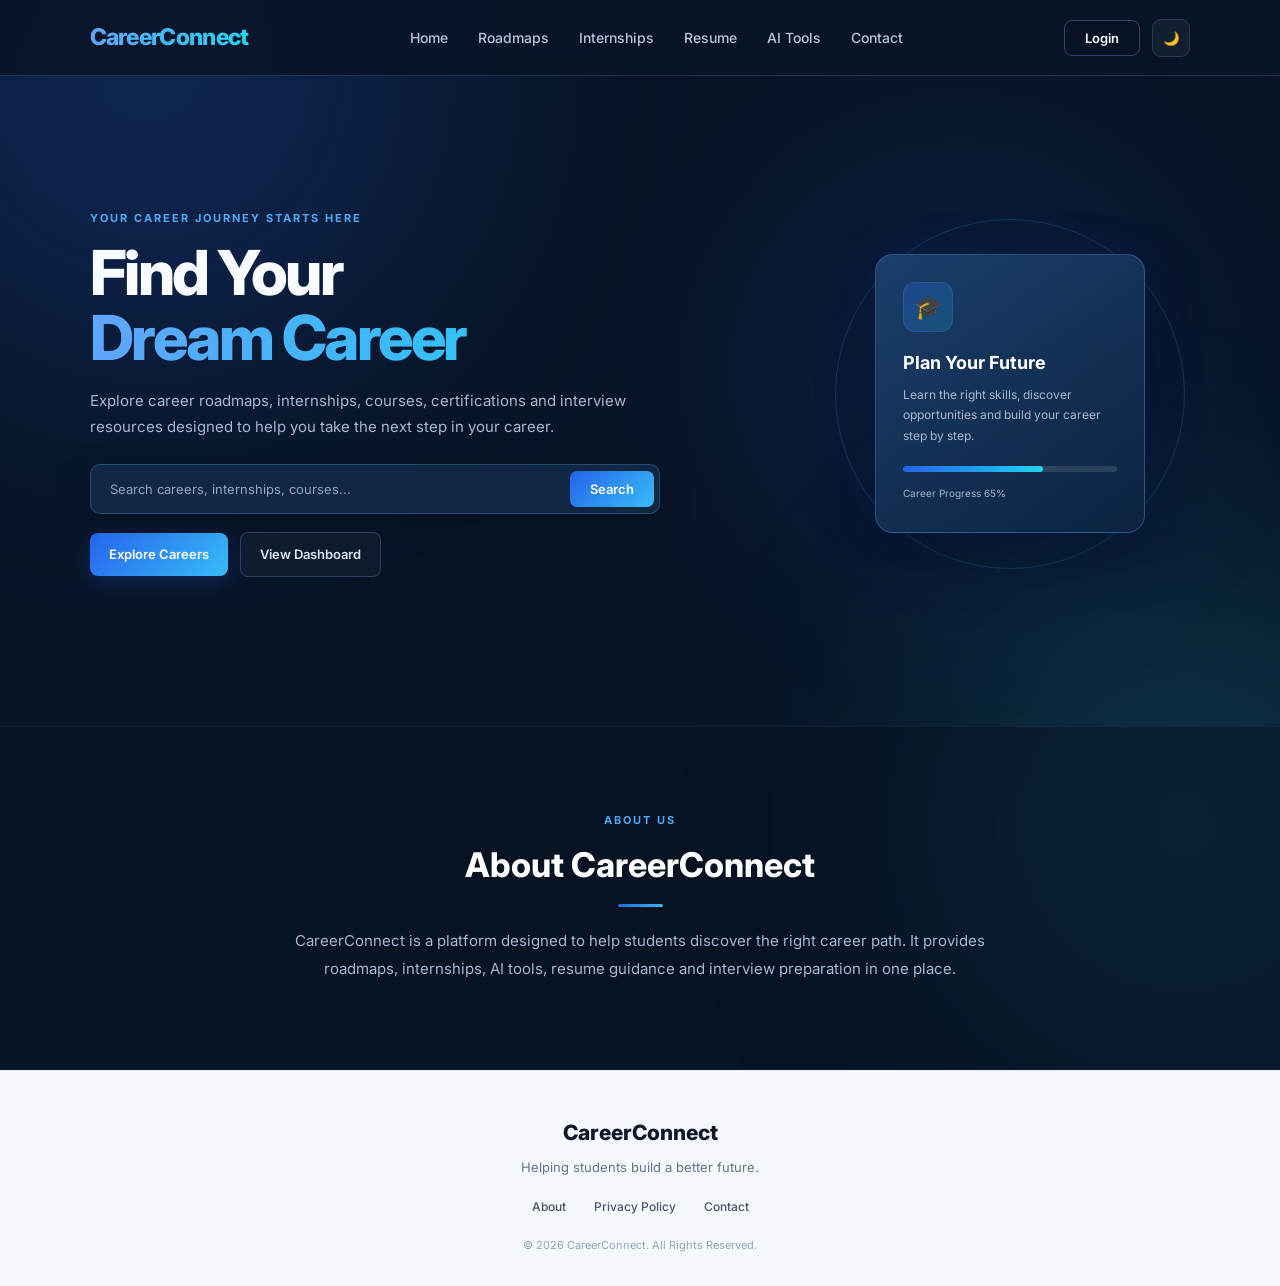
==== index.html @ b23af100 "Add CareerConnect HTML and CSS" ====
<!DOCTYPE html>
<html lang="en">

<head>
    <meta charset="UTF-8">
    <meta name="viewport" content="width=device-width, initial-scale=1.0">

    <title>CareerConnect | Build Your Dream Career</title>
    <link rel="stylesheet" href="style.css">
</head>

<body>
    <header>
        <nav class="navbar">

            <!-- Logo -->
            <div class="logo">
                <h2>CareerConnect</h2>
            </div>

            <!-- Navigation -->
            <ul class="menu">
                <li><a href="#">Home</a></li>
                <li><a href="#">Roadmaps</a></li>
                <li><a href="#">Internships</a></li>
                <li><a href="#">Resume</a></li>
                <li><a href="#">AI Tools</a></li>
                <li><a href="#">Contact</a></li>
            </ul>

            <!-- Right Navigation -->
            <div class="right-nav">

                <button class="login-btn">
                    Login
                </button>

                <button id="theme-btn" aria-label="Toggle theme">
                    🌙
                </button>

            </div>

        </nav>
    </header>


    <!-- =========================
         HERO SECTION
    ========================== -->

    <main>

        <section class="hero">

            <!-- Hero Content -->
            <div class="hero-text">

                <p class="small-title">
                    YOUR CAREER JOURNEY STARTS HERE
                </p>

                <h1>
                    Find Your
                    <span>Dream Career</span>
                </h1>

                <p class="hero-description">
                    Explore career roadmaps, internships, courses,
                    certifications and interview resources designed
                    to help you take the next step in your career.
                </p>


                <!-- Search -->
                <div class="search-box">

                    <input
                        type="text"
                        placeholder="Search careers, internships, courses..."
                        aria-label="Search careers"
                    >

                    <button type="button">
                        Search
                    </button>

                </div>


                <!-- CTA Buttons -->
                <div class="buttons">

                    <a href="#" class="explore">
                        Explore Careers
                    </a>

                    <a href="dashboard.html" class="dashboard">
                        View Dashboard
                    </a>

                </div>

            </div>


            <!-- Hero Visual -->
            <div class="hero-right">

                <div class="circle circle-one"></div>
                <div class="circle circle-two"></div>

                <div class="career-card">

                    <div class="card-icon">
                        🎓
                    </div>

                    <h3>
                        Plan Your Future
                    </h3>

                    <p>
                        Learn the right skills, discover opportunities
                        and build your career step by step.
                    </p>

                    <div class="mini-progress">
                        <div></div>
                    </div>

                    <small>
                        Career Progress 65%
                    </small>

                </div>

            </div>

        </section>


        <!-- =========================
             ABOUT SECTION
        ========================== -->

        <section class="about-section">

            <div class="section-heading">

                <p class="section-label">
                    ABOUT US
                </p>

                <h2>
                    About CareerConnect
                </h2>

            </div>

            <p class="about-text">
                CareerConnect is a platform designed to help students
                discover the right career path. It provides roadmaps,
                internships, AI tools, resume guidance and interview
                preparation in one place.
            </p>

        </section>

    </main>


    <!-- =========================
         FOOTER
    ========================== -->

    <footer>

        <div class="footer-content">

            <h3>
                CareerConnect
            </h3>

            <p>
                Helping students build a better future.
            </p>

            <div class="footer-links">

                <a href="#">
                    About
                </a>

                <a href="#">
                    Privacy Policy
                </a>

                <a href="#">
                    Contact
                </a>

            </div>

            <p class="copyright">
                © 2026 CareerConnect. All Rights Reserved.
            </p>

        </div>

    </footer>


    <!-- JavaScript -->
    <script src="js/script.js"></script>

</body>

</html>
---- style.css ----
/* =========================================================
   CAREERCONNECT
   Professional Dark Blue + Light Blue Theme
========================================================= */


/* =========================================================
   GOOGLE FONT
========================================================= */

@import url('https://fonts.googleapis.com/css2?family=Inter:wght@400;500;600;700;800&display=swap');


/* =========================================================
   ROOT VARIABLES
========================================================= */

:root {
    --bg: #081426;
    --bg-light: #0d1d35;

    --card: rgba(18, 43, 75, 0.82);

    --blue: #2563eb;
    --light-blue: #4dabf7;
    --cyan: #22d3ee;

    --white: #ffffff;
    --text: #e8f3ff;
    --muted: #a5b9d0;

    --border: rgba(96, 165, 250, 0.22);

    --gradient: linear-gradient(
        135deg,
        #2563eb,
        #38bdf8
    );
}


/* =========================================================
   GLOBAL RESET
========================================================= */

* {
    margin: 0;
    padding: 0;
    box-sizing: border-box;
}

html {
    scroll-behavior: smooth;
}

body {
    font-family: 'Inter', sans-serif;

    background: var(--bg);

    color: var(--white);

    line-height: 1.6;

    overflow-x: hidden;
}

a {
    text-decoration: none;
    color: inherit;
}

button,
input {
    font-family: inherit;
}


/* =========================================================
   BACKGROUND GLOW
========================================================= */

body::before {
    content: "";

    position: fixed;

    width: 600px;
    height: 600px;

    top: -220px;
    left: -150px;

    background: rgba(37, 99, 235, 0.20);

    filter: blur(120px);

    border-radius: 50%;

    pointer-events: none;

    z-index: -1;
}

body::after {
    content: "";

    position: fixed;

    width: 550px;
    height: 550px;

    right: -180px;
    bottom: -200px;

    background: rgba(34, 211, 238, 0.14);

    filter: blur(120px);

    border-radius: 50%;

    pointer-events: none;

    z-index: -1;
}


/* =========================================================
   NAVBAR
========================================================= */

header {
    width: 100%;
}

.navbar {
    width: 100%;

    height: 76px;

    padding: 0 7%;

    display: flex;

    align-items: center;

    justify-content: space-between;

    background: rgba(8, 20, 38, 0.88);

    border-bottom: 1px solid var(--border);

    backdrop-filter: blur(18px);

    position: sticky;

    top: 0;

    z-index: 1000;
}


/* =========================================================
   LOGO
========================================================= */

.logo h2 {
    font-size: 23px;

    font-weight: 800;

    letter-spacing: -0.7px;

    background: linear-gradient(
        90deg,
        #60a5fa,
        #22d3ee
    );

    -webkit-background-clip: text;

    -webkit-text-fill-color: transparent;
}


/* =========================================================
   NAVIGATION MENU
========================================================= */

.menu {
    display: flex;

    align-items: center;

    gap: 30px;

    list-style: none;
}

.menu li a {
    color: #b5c6da;

    font-size: 14px;

    font-weight: 500;

    position: relative;

    transition: 0.25s ease;
}

.menu li a:hover {
    color: var(--white);
}


/* Navigation underline */

.menu li a::after {
    content: "";

    position: absolute;

    width: 0;

    height: 2px;

    left: 0;

    bottom: -7px;

    background: var(--light-blue);

    transition: 0.25s ease;
}

.menu li a:hover::after {
    width: 100%;
}


/* =========================================================
   RIGHT NAVIGATION
========================================================= */

.right-nav {
    display: flex;

    align-items: center;

    gap: 12px;
}


/* Login */

.login-btn {
    padding: 9px 20px;

    border-radius: 8px;

    border: 1px solid rgba(96, 165, 250, 0.35);

    background: transparent;

    color: var(--white);

    cursor: pointer;

    font-size: 13px;

    font-weight: 600;

    transition: 0.3s ease;
}

.login-btn:hover {
    background: rgba(37, 99, 235, 0.15);

    border-color: var(--light-blue);

    transform: translateY(-1px);
}


/* Theme button */

#theme-btn {
    width: 38px;

    height: 38px;

    border-radius: 9px;

    border: 1px solid var(--border);

    background: rgba(255, 255, 255, 0.05);

    color: var(--white);

    cursor: pointer;

    transition: 0.3s ease;
}

#theme-btn:hover {
    background: rgba(37, 99, 235, 0.2);

    border-color: var(--light-blue);
}


/* =========================================================
   HERO SECTION
========================================================= */

.hero {
    min-height: 650px;

    padding: 55px 7% 70px;

    display: flex;

    align-items: center;

    justify-content: space-between;

    gap: 60px;

    position: relative;

    background:
        radial-gradient(
            circle at 75% 45%,
            rgba(37, 99, 235, 0.12),
            transparent 35%
        );
}


/* =========================================================
   HERO LEFT
========================================================= */

.hero-text {
    flex: 1;

    max-width: 650px;

    position: relative;

    z-index: 2;
}


/* Small title */

.small-title {
    color: var(--light-blue);

    font-size: 11px;

    font-weight: 700;

    letter-spacing: 2px;

    margin-bottom: 12px;
}


/* Main heading */

.hero-text h1 {
    font-size: clamp(43px, 5vw, 62px);

    line-height: 1.05;

    letter-spacing: -2.5px;

    font-weight: 800;

    margin-bottom: 18px;

    color: #f8fbff;
}


/* Gradient heading */

.hero-text h1 span {
    display: block;

    background: linear-gradient(
        90deg,
        #60a5fa,
        #38bdf8,
        #22d3ee
    );

    -webkit-background-clip: text;

    -webkit-text-fill-color: transparent;
}


/* Hero description */

.hero-description {
    color: var(--muted);

    font-size: 15px;

    line-height: 1.75;

    max-width: 560px;

    margin-bottom: 24px;
}


/* =========================================================
   SEARCH BOX
========================================================= */

.search-box {
    width: 100%;

    max-width: 570px;

    display: flex;

    align-items: center;

    padding: 5px;

    margin-bottom: 18px;

    background: rgba(18, 43, 75, 0.85);

    border: 1px solid rgba(96, 165, 250, 0.28);

    border-radius: 10px;

    box-shadow:
        0 10px 35px rgba(0, 0, 0, 0.20);
}

.search-box input {
    flex: 1;

    min-width: 0;

    border: none;

    outline: none;

    background: transparent;

    color: var(--white);

    padding: 11px 14px;

    font-size: 13px;
}

.search-box input::placeholder {
    color: #91a6bd;
}


/* Search button */

.search-box button {
    border: none;

    padding: 10px 20px;

    border-radius: 7px;

    background: var(--gradient);

    color: var(--white);

    font-size: 13px;

    font-weight: 600;

    cursor: pointer;

    transition: 0.25s ease;
}

.search-box button:hover {
    transform: translateY(-1px);

    box-shadow:
        0 5px 18px rgba(37, 99, 235, 0.35);
}


/* =========================================================
   HERO BUTTONS
========================================================= */

.buttons {
    display: flex;

    align-items: center;

    gap: 12px;
}

.explore,
.dashboard {
    display: inline-flex;

    align-items: center;

    justify-content: center;

    padding: 11px 19px;

    border-radius: 8px;

    font-size: 13px;

    font-weight: 600;

    transition: all 0.25s ease;
}


/* Primary */

.explore {
    background: var(--gradient);

    color: var(--white);

    box-shadow:
        0 7px 22px rgba(37, 99, 235, 0.25);
}

.explore:hover {
    transform: translateY(-2px);

    box-shadow:
        0 10px 28px rgba(37, 99, 235, 0.4);
}


/* Secondary */

.dashboard {
    color: #d4e5f7;

    background: rgba(255, 255, 255, 0.035);

    border: 1px solid rgba(96, 165, 250, 0.28);
}

.dashboard:hover {
    color: var(--white);

    background: rgba(37, 99, 235, 0.14);

    border-color: rgba(96, 165, 250, 0.55);

    transform: translateY(-2px);
}


/* =========================================================
   HERO RIGHT
========================================================= */

.hero-right {
    flex: 0 0 360px;

    height: 360px;

    display: flex;

    align-items: center;

    justify-content: center;

    position: relative;
}


/* =========================================================
   CIRCLES
========================================================= */

.circle {
    position: absolute;

    border-radius: 50%;

    border: 1px solid rgba(56, 189, 248, 0.20);

    box-shadow:
        0 0 30px rgba(37, 99, 235, 0.05);
}

.circle-one {
    width: 350px;

    height: 350px;
}

.circle-two {
    width: 260px;

    height: 260px;

    border-color: rgba(37, 99, 235, 0.32);
}


/* =========================================================
   CAREER CARD
========================================================= */

.career-card {
    width: 270px;

    padding: 27px;

    border-radius: 18px;

    background: linear-gradient(
        145deg,
        rgba(28, 65, 110, 0.95),
        rgba(12, 35, 65, 0.95)
    );

    border: 1px solid rgba(96, 165, 250, 0.32);

    box-shadow:
        0 20px 55px rgba(0, 0, 0, 0.35),
        0 0 45px rgba(37, 99, 235, 0.12);

    position: relative;

    z-index: 2;

    transition: 0.3s ease;
}

.career-card:hover {
    transform: translateY(-6px);

    border-color: rgba(56, 189, 248, 0.6);

    box-shadow:
        0 25px 65px rgba(0, 0, 0, 0.4),
        0 0 50px rgba(37, 99, 235, 0.2);
}


/* Card icon */

.card-icon {
    width: 50px;

    height: 50px;

    display: flex;

    align-items: center;

    justify-content: center;

    border-radius: 12px;

    background:
        linear-gradient(
            135deg,
            rgba(37, 99, 235, 0.3),
            rgba(34, 211, 238, 0.18)
        );

    border: 1px solid rgba(96, 165, 250, 0.15);

    font-size: 23px;

    margin-bottom: 17px;
}


/* Card heading */

.career-card h3 {
    font-size: 18px;

    margin-bottom: 7px;
}


/* Card description */

.career-card p {
    color: var(--muted);

    font-size: 12px;

    line-height: 1.7;

    margin-bottom: 20px;
}


/* =========================================================
   PROGRESS BAR
========================================================= */

.mini-progress {
    width: 100%;

    height: 6px;

    border-radius: 10px;

    background: rgba(255, 255, 255, 0.12);

    overflow: hidden;

    margin-bottom: 7px;
}

.mini-progress div {
    width: 65%;

    height: 100%;

    background: linear-gradient(
        90deg,
        #2563eb,
        #22d3ee
    );

    border-radius: 10px;
}

.career-card small {
    color: #a0b6cc;

    font-size: 10px;
}


/* =========================================================
   ABOUT SECTION
========================================================= */

.about-section {
    padding: 85px 7%;

    text-align: center;

    background: rgba(7, 17, 32, 0.45);

    border-top: 1px solid rgba(96, 165, 250, 0.08);

    border-bottom: 1px solid rgba(96, 165, 250, 0.08);
}


/* About heading */

.section-heading {
    margin-bottom: 20px;
}

.section-label {
    color: var(--light-blue);

    font-size: 11px;

    font-weight: 700;

    letter-spacing: 2px;

    margin-bottom: 8px;
}

.section-heading h2 {
    font-size: 34px;

    font-weight: 750;

    color: var(--white);
}


/* Small line */

.section-heading h2::after {
    content: "";

    display: block;

    width: 45px;

    height: 3px;

    margin: 12px auto 0;

    border-radius: 10px;

    background: var(--gradient);
}


/* About paragraph */

.about-text {
    max-width: 720px;

    margin: auto;

    color: var(--muted);

    font-size: 15px;

    line-height: 1.9;
}


/* =========================================================
   LIGHT FOOTER
========================================================= */

footer {
    padding: 45px 7% 25px;

    text-align: center;

    background: #f5f8fc;

    border-top: 1px solid #e2e8f0;

    color: #475569;
}

.footer-content {
    max-width: 900px;

    margin: auto;
}

footer h3 {
    font-size: 21px;

    font-weight: 800;

    margin-bottom: 7px;

    color: #0f172a;
}

footer p {
    color: #64748b;

    font-size: 13px;

    margin: 7px 0;
}


/* Footer links */

.footer-links {
    display: flex;

    justify-content: center;

    align-items: center;

    gap: 28px;

    margin: 20px 0;
}

.footer-links a {
    color: #475569;

    font-size: 12px;

    font-weight: 500;

    transition: 0.25s ease;
}

.footer-links a:hover {
    color: #2563eb;
}


/* Copyright */

footer .copyright {
    font-size: 11px;

    color: #94a3b8;

    margin-top: 20px;
}


/* =========================================================
   SCROLLBAR
========================================================= */

::-webkit-scrollbar {
    width: 7px;
}

::-webkit-scrollbar-track {
    background: #07111f;
}

::-webkit-scrollbar-thumb {
    background: #2563eb;

    border-radius: 10px;
}

::-webkit-scrollbar-thumb:hover {
    background: #38bdf8;
}


/* =========================================================
   TABLET RESPONSIVE
========================================================= */

@media (max-width: 1000px) {

    .navbar {
        padding: 0 5%;
    }

    .menu {
        gap: 18px;
    }

    .hero {
        padding: 50px 5% 65px;

        gap: 30px;
    }

    .hero-right {
        flex-basis: 330px;

        height: 330px;
    }

    .circle-one {
        width: 320px;

        height: 320px;
    }

    .circle-two {
        width: 240px;

        height: 240px;
    }
}


/* =========================================================
   MOBILE
========================================================= */

@media (max-width: 768px) {

    .navbar {
        height: auto;

        padding: 17px 5%;
    }

    .menu {
        display: none;
    }

    .hero {
        min-height: auto;

        padding: 60px 5% 75px;

        flex-direction: column;

        text-align: center;

        gap: 45px;
    }

    .hero-text {
        max-width: 100%;
    }

    .hero-text h1 {
        font-size: 43px;

        letter-spacing: -1.5px;
    }

    .hero-description {
        margin-left: auto;

        margin-right: auto;

        font-size: 14px;
    }

    .search-box {
        max-width: 100%;
    }

    .buttons {
        justify-content: center;

        flex-wrap: wrap;
    }

    .hero-right {
        width: 100%;

        flex-basis: auto;

        min-height: 330px;

        height: 330px;
    }

    .circle-one {
        width: 300px;

        height: 300px;
    }

    .circle-two {
        width: 220px;

        height: 220px;
    }

    .about-section {
        padding: 70px 5%;
    }

    .section-heading h2 {
        font-size: 30px;
    }
}


/* =========================================================
   SMALL MOBILE
========================================================= */

@media (max-width: 480px) {

    .logo h2 {
        font-size: 20px;
    }

    .right-nav {
        gap: 7px;
    }

    .login-btn {
        padding: 8px 14px;
    }

    .hero {
        padding-top: 50px;
    }

    .hero-text h1 {
        font-size: 37px;
    }

    .search-box {
        flex-direction: column;

        padding: 6px;
    }

    .search-box input {
        width: 100%;

        padding: 13px;
    }

    .search-box button {
        width: 100%;
    }

    .hero-right {
        min-height: 300px;

        height: 300px;
    }

    .circle-one {
        width: 280px;

        height: 280px;
    }

    .circle-two {
        width: 210px;

        height: 210px;
    }

    .career-card {
        width: 250px;

        padding: 25px;
    }

    .footer-links {
        gap: 18px;

        flex-wrap: wrap;
    }
}
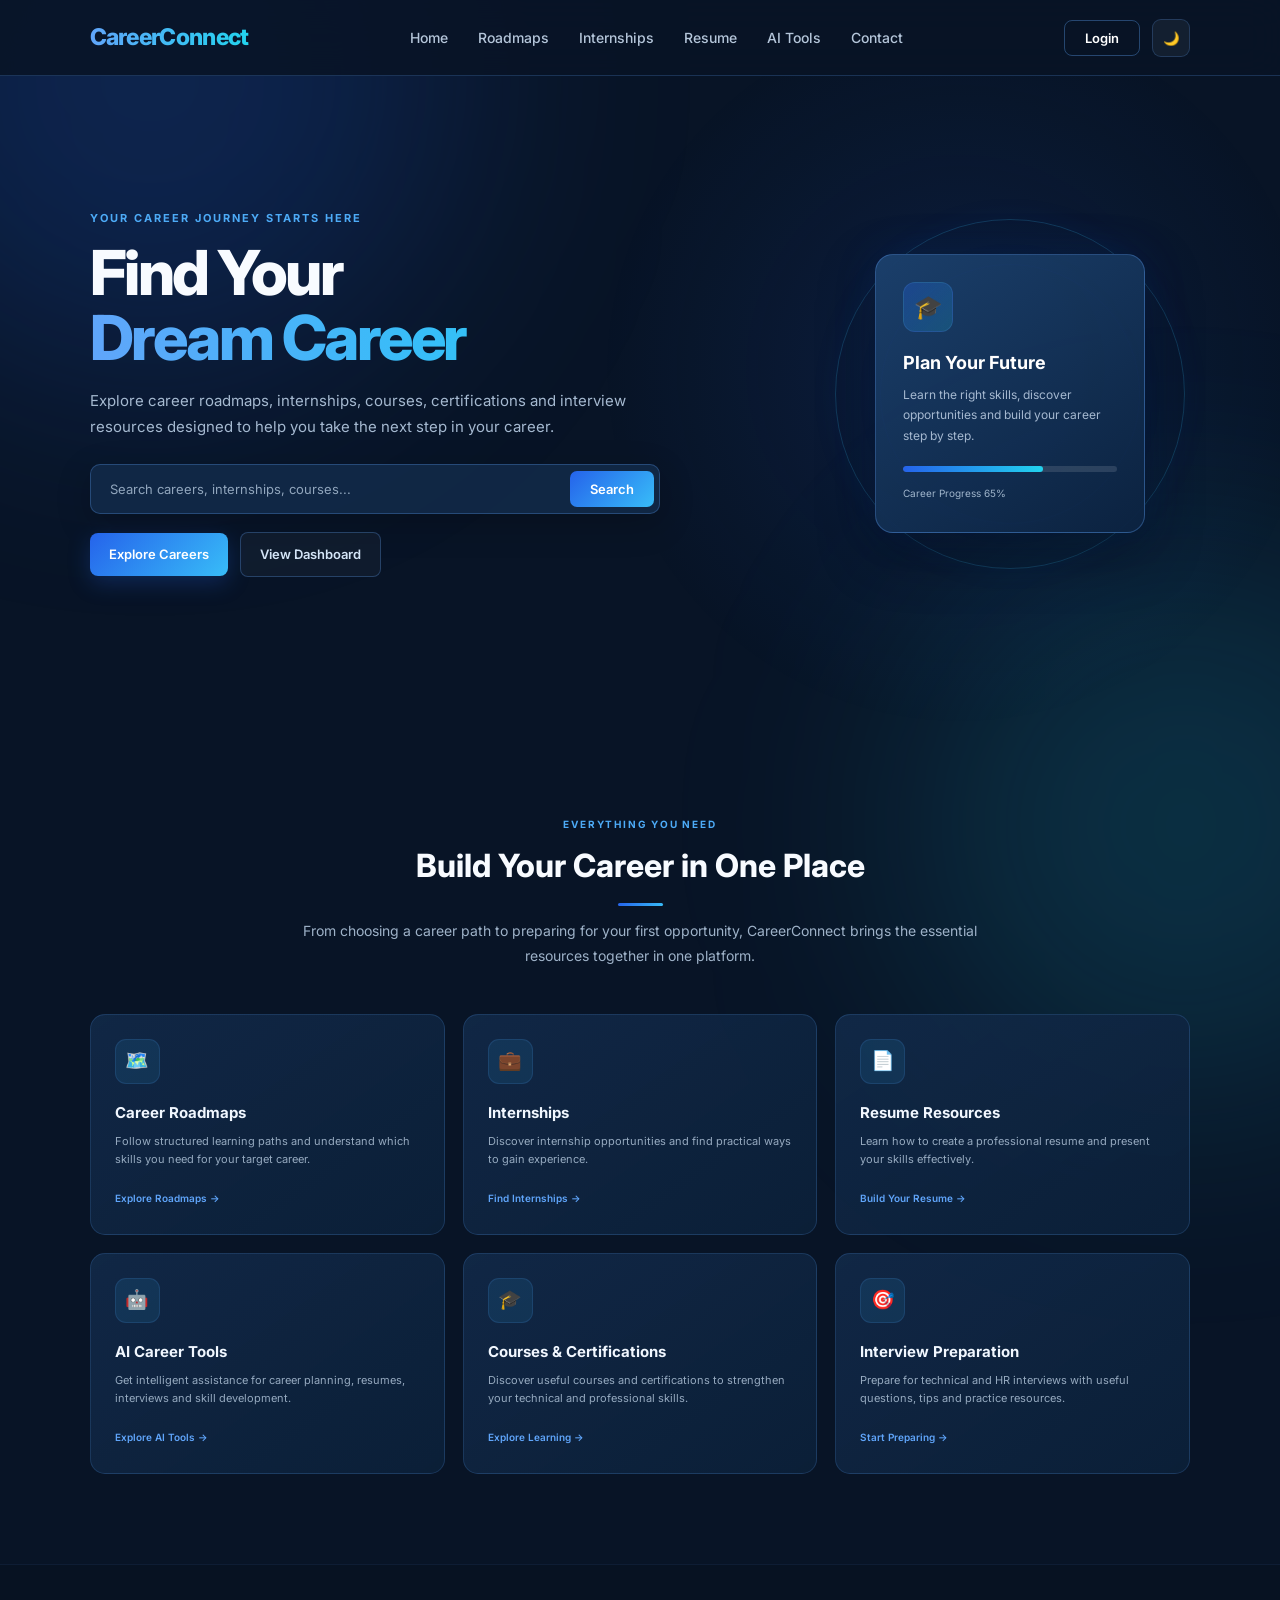
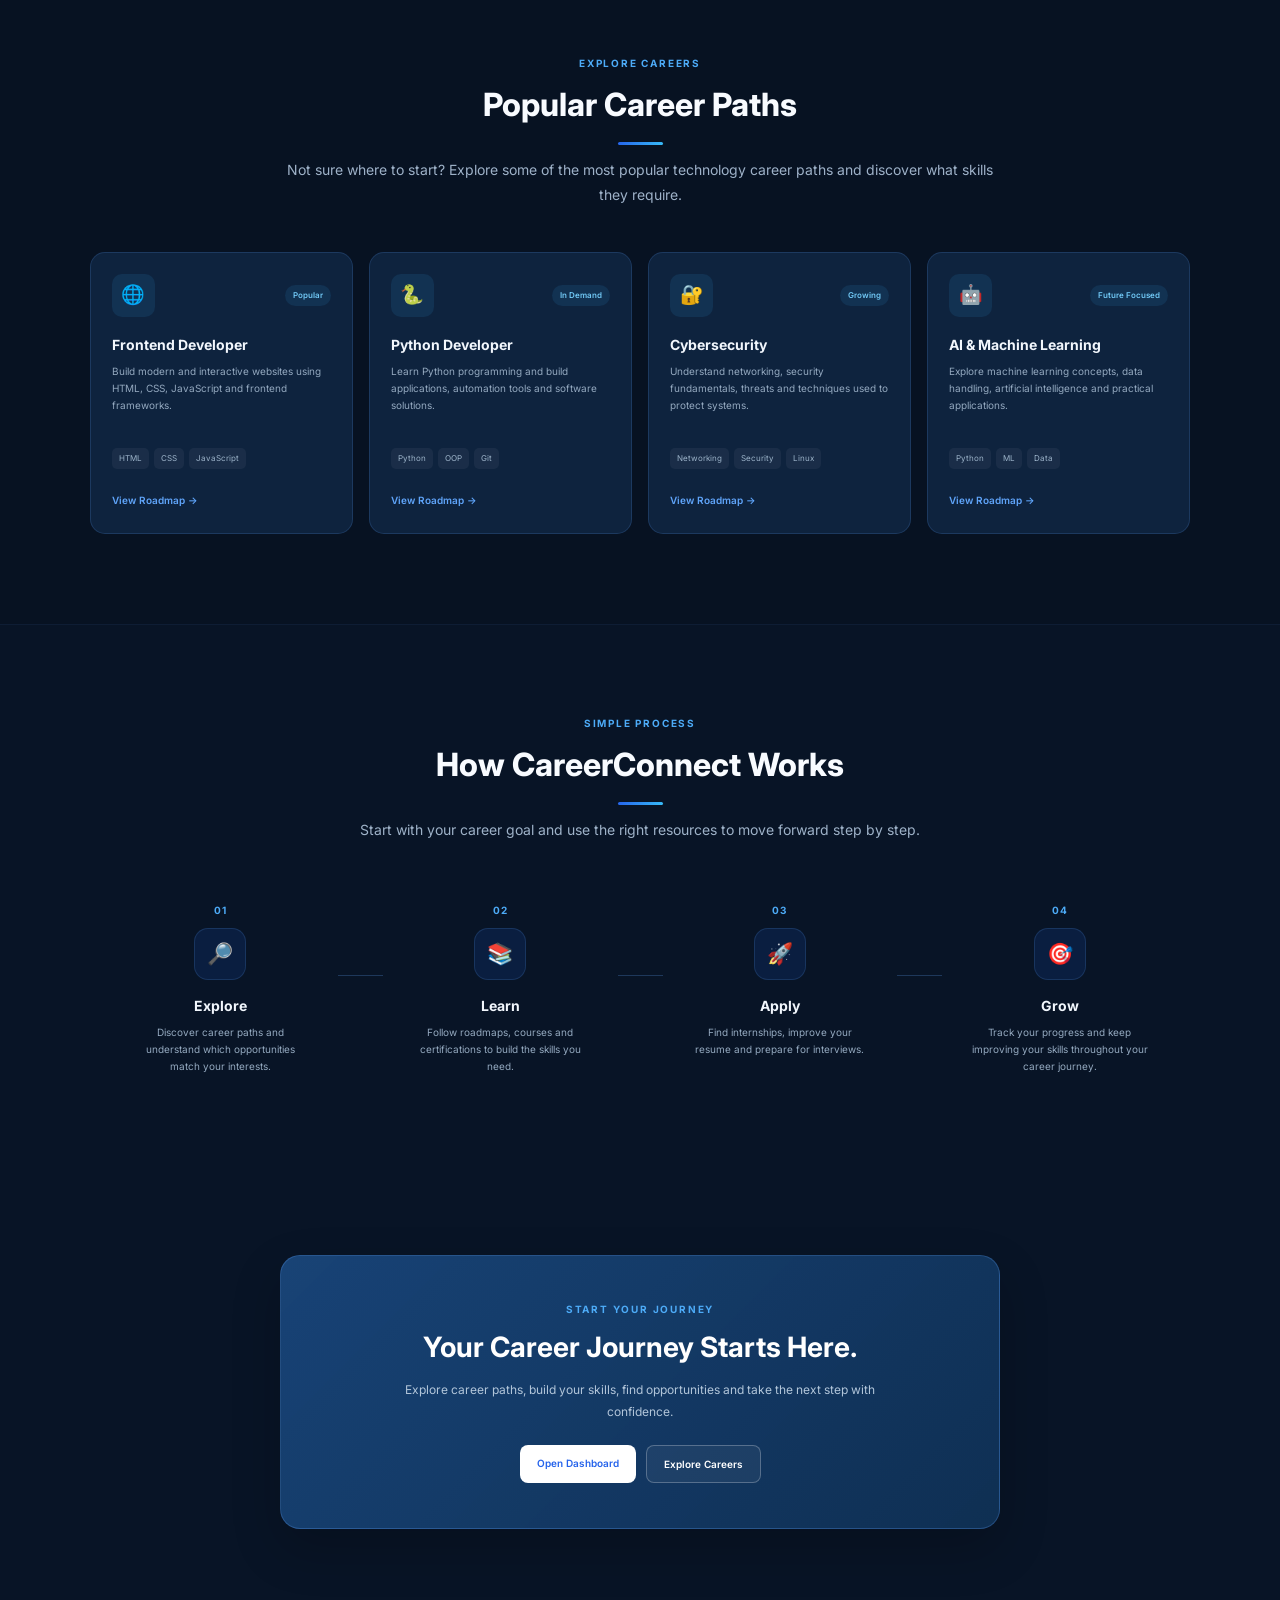
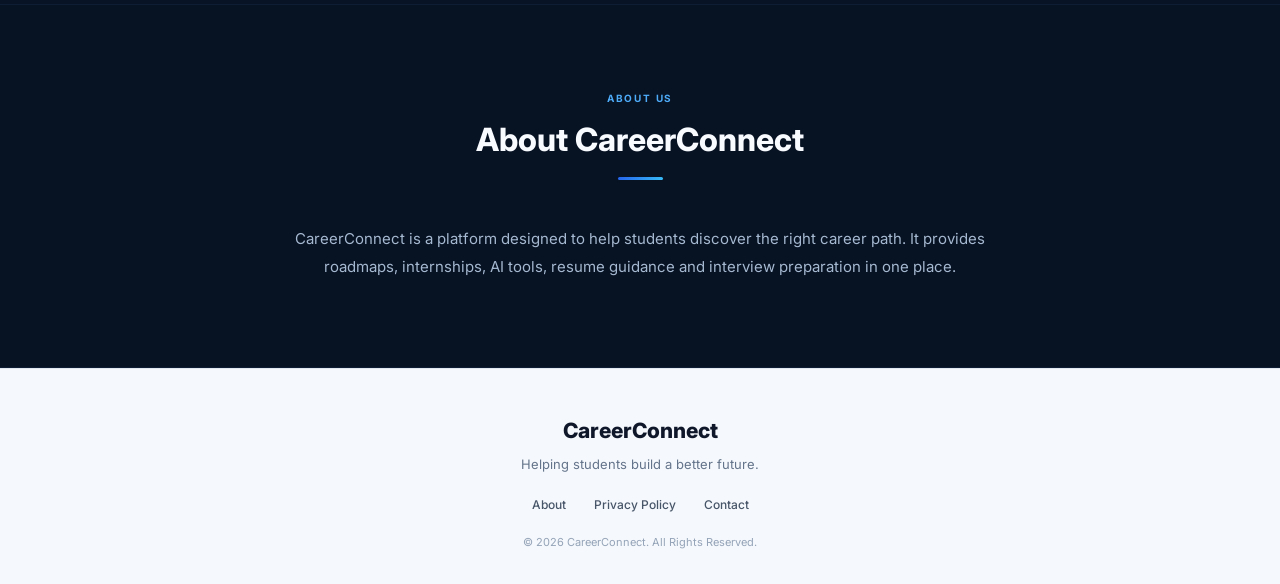
==== commit 4c2473b0: "Modified CareerConnect homepage" ====
--- a/index.html
+++ b/index.html
@@ -138,6 +138,519 @@
             </div>
 
         </section>
+        <!-- =========================
+     CAREER RESOURCES
+========================== -->
+
+<section class="resources-section">
+
+    <div class="section-heading">
+
+        <p class="section-label">
+            EVERYTHING YOU NEED
+        </p>
+
+        <h2>
+            Build Your Career in One Place
+        </h2>
+
+        <p class="section-description">
+            From choosing a career path to preparing for your
+            first opportunity, CareerConnect brings the essential
+            resources together in one platform.
+        </p>
+
+    </div>
+
+
+    <div class="resources-grid">
+
+
+        <div class="resource-card">
+
+            <div class="resource-icon">
+                🗺️
+            </div>
+
+            <h3>
+                Career Roadmaps
+            </h3>
+
+            <p>
+                Follow structured learning paths and understand
+                which skills you need for your target career.
+            </p>
+
+            <a href="#">
+                Explore Roadmaps →
+            </a>
+
+        </div>
+
+
+        <div class="resource-card">
+
+            <div class="resource-icon">
+                💼
+            </div>
+
+            <h3>
+                Internships
+            </h3>
+
+            <p>
+                Discover internship opportunities and find
+                practical ways to gain experience.
+            </p>
+
+            <a href="#">
+                Find Internships →
+            </a>
+
+        </div>
+
+
+        <div class="resource-card">
+
+            <div class="resource-icon">
+                📄
+            </div>
+
+            <h3>
+                Resume Resources
+            </h3>
+
+            <p>
+                Learn how to create a professional resume and
+                present your skills effectively.
+            </p>
+
+            <a href="#">
+                Build Your Resume →
+            </a>
+
+        </div>
+
+
+        <div class="resource-card">
+
+            <div class="resource-icon">
+                🤖
+            </div>
+
+            <h3>
+                AI Career Tools
+            </h3>
+
+            <p>
+                Get intelligent assistance for career planning,
+                resumes, interviews and skill development.
+            </p>
+
+            <a href="#">
+                Explore AI Tools →
+            </a>
+
+        </div>
+
+
+        <div class="resource-card">
+
+            <div class="resource-icon">
+                🎓
+            </div>
+
+            <h3>
+                Courses & Certifications
+            </h3>
+
+            <p>
+                Discover useful courses and certifications to
+                strengthen your technical and professional skills.
+            </p>
+
+            <a href="#">
+                Explore Learning →
+            </a>
+
+        </div>
+
+
+        <div class="resource-card">
+
+            <div class="resource-icon">
+                🎯
+            </div>
+
+            <h3>
+                Interview Preparation
+            </h3>
+
+            <p>
+                Prepare for technical and HR interviews with
+                useful questions, tips and practice resources.
+            </p>
+
+            <a href="#">
+                Start Preparing →
+            </a>
+
+        </div>
+
+    </div>
+
+</section>
+
+
+<!-- =========================
+     POPULAR CAREER PATHS
+========================== -->
+
+<section class="career-section">
+
+    <div class="section-heading">
+
+        <p class="section-label">
+            EXPLORE CAREERS
+        </p>
+
+        <h2>
+            Popular Career Paths
+        </h2>
+
+        <p class="section-description">
+            Not sure where to start? Explore some of the most
+            popular technology career paths and discover what
+            skills they require.
+        </p>
+
+    </div>
+
+
+    <div class="career-grid">
+
+
+        <div class="career-card-home">
+
+            <div class="career-card-top">
+
+                <div class="career-icon-home">
+                    🌐
+                </div>
+
+                <span>
+                    Popular
+                </span>
+
+            </div>
+
+            <h3>
+                Frontend Developer
+            </h3>
+
+            <p>
+                Build modern and interactive websites using
+                HTML, CSS, JavaScript and frontend frameworks.
+            </p>
+
+            <div class="career-skills">
+
+                <span>HTML</span>
+                <span>CSS</span>
+                <span>JavaScript</span>
+
+            </div>
+
+            <a href="#">
+                View Roadmap →
+            </a>
+
+        </div>
+
+
+        <div class="career-card-home">
+
+            <div class="career-card-top">
+
+                <div class="career-icon-home">
+                    🐍
+                </div>
+
+                <span>
+                    In Demand
+                </span>
+
+            </div>
+
+            <h3>
+                Python Developer
+            </h3>
+
+            <p>
+                Learn Python programming and build applications,
+                automation tools and software solutions.
+            </p>
+
+            <div class="career-skills">
+
+                <span>Python</span>
+                <span>OOP</span>
+                <span>Git</span>
+
+            </div>
+
+            <a href="#">
+                View Roadmap →
+            </a>
+
+        </div>
+
+
+        <div class="career-card-home">
+
+            <div class="career-card-top">
+
+                <div class="career-icon-home">
+                    🔐
+                </div>
+
+                <span>
+                    Growing
+                </span>
+
+            </div>
+
+            <h3>
+                Cybersecurity
+            </h3>
+
+            <p>
+                Understand networking, security fundamentals,
+                threats and techniques used to protect systems.
+            </p>
+
+            <div class="career-skills">
+
+                <span>Networking</span>
+                <span>Security</span>
+                <span>Linux</span>
+
+            </div>
+
+            <a href="#">
+                View Roadmap →
+            </a>
+
+        </div>
+
+
+        <div class="career-card-home">
+
+            <div class="career-card-top">
+
+                <div class="career-icon-home">
+                    🤖
+                </div>
+
+                <span>
+                    Future Focused
+                </span>
+
+            </div>
+
+            <h3>
+                AI & Machine Learning
+            </h3>
+
+            <p>
+                Explore machine learning concepts, data handling,
+                artificial intelligence and practical applications.
+            </p>
+
+            <div class="career-skills">
+
+                <span>Python</span>
+                <span>ML</span>
+                <span>Data</span>
+
+            </div>
+
+            <a href="#">
+                View Roadmap →
+            </a>
+
+        </div>
+
+
+    </div>
+
+</section>
+
+
+<!-- =========================
+     HOW IT WORKS
+========================== -->
+
+<section class="how-section">
+
+    <div class="section-heading">
+
+        <p class="section-label">
+            SIMPLE PROCESS
+        </p>
+
+        <h2>
+            How CareerConnect Works
+        </h2>
+
+        <p class="section-description">
+            Start with your career goal and use the right resources
+            to move forward step by step.
+        </p>
+
+    </div>
+
+
+    <div class="steps-container">
+
+
+        <div class="step-card">
+
+            <div class="step-number">
+                01
+            </div>
+
+            <div class="step-icon">
+                🔎
+            </div>
+
+            <h3>
+                Explore
+            </h3>
+
+            <p>
+                Discover career paths and understand which
+                opportunities match your interests.
+            </p>
+
+        </div>
+
+
+        <div class="step-line"></div>
+
+
+        <div class="step-card">
+
+            <div class="step-number">
+                02
+            </div>
+
+            <div class="step-icon">
+                📚
+            </div>
+
+            <h3>
+                Learn
+            </h3>
+
+            <p>
+                Follow roadmaps, courses and certifications
+                to build the skills you need.
+            </p>
+
+        </div>
+
+
+        <div class="step-line"></div>
+
+
+        <div class="step-card">
+
+            <div class="step-number">
+                03
+            </div>
+
+            <div class="step-icon">
+                🚀
+            </div>
+
+            <h3>
+                Apply
+            </h3>
+
+            <p>
+                Find internships, improve your resume and
+                prepare for interviews.
+            </p>
+
+        </div>
+
+
+        <div class="step-line"></div>
+
+
+        <div class="step-card">
+
+            <div class="step-number">
+                04
+            </div>
+
+            <div class="step-icon">
+                🎯
+            </div>
+
+            <h3>
+                Grow
+            </h3>
+
+            <p>
+                Track your progress and keep improving your
+                skills throughout your career journey.
+            </p>
+
+        </div>
+
+    </div>
+
+</section>
+
+
+<!-- =========================
+     CAREERCONNECT CTA
+========================== -->
+
+<section class="home-cta">
+
+    <div class="cta-content">
+
+        <p class="section-label">
+            START YOUR JOURNEY
+        </p>
+
+        <h2>
+            Your Career Journey Starts Here.
+        </h2>
+
+        <p>
+            Explore career paths, build your skills, find
+            opportunities and take the next step with confidence.
+        </p>
+
+        <div class="cta-buttons">
+
+            <a href="dashboard.html" class="cta-primary">
+                Open Dashboard
+            </a>
+
+            <a href="#" class="cta-secondary">
+                Explore Careers
+            </a>
+
+        </div>
+
+    </div>
+
+</section>
 
 
         <!-- =========================
--- a/style.css
+++ b/style.css
@@ -1132,4 +1132,815 @@
 
         flex-wrap: wrap;
     }
+}
+/* =========================================================
+   LIGHT THEME
+========================================================= */
+
+body.light-theme {
+    background: #f4f8fd;
+
+    color: #172b4d;
+}
+
+body.light-theme .navbar {
+    background: rgba(255, 255, 255, 0.92);
+
+    border-bottom-color: #dce8f5;
+}
+
+body.light-theme .menu li a {
+    color: #61738b;
+}
+
+body.light-theme .menu li a:hover {
+    color: #2563eb;
+}
+
+body.light-theme .hero {
+    background:
+        radial-gradient(
+            circle at 75% 45%,
+            rgba(56, 189, 248, 0.15),
+            transparent 35%
+        );
+}
+
+body.light-theme .hero-text h1 {
+    color: #10233f;
+}
+
+body.light-theme .hero-description {
+    color: #64748b;
+}
+
+body.light-theme .search-box {
+    background: white;
+
+    border-color: #dce8f5;
+}
+
+body.light-theme .search-box input {
+    color: #172b4d;
+}
+
+body.light-theme .search-box input::placeholder {
+    color: #94a3b8;
+}
+
+body.light-theme .dashboard {
+    color: #2563eb;
+
+    background: white;
+
+    border-color: #cfe0f2;
+}
+
+body.light-theme .career-card {
+    background: linear-gradient(
+        145deg,
+        #ffffff,
+        #eaf5ff
+    );
+
+    border-color: #cfe2f5;
+}
+
+body.light-theme .career-card h3 {
+    color: #10233f;
+}
+
+body.light-theme .career-card p {
+    color: #64748b;
+}
+
+body.light-theme .about-section {
+    background: #edf6ff;
+
+    border-color: #dce8f5;
+}
+
+body.light-theme .section-heading h2 {
+    color: #10233f;
+}
+/* =========================================================
+   JAVASCRIPT MESSAGE
+========================================================= */
+
+.cc-message {
+    position: fixed;
+
+    left: 50%;
+
+    bottom: 25px;
+
+    transform:
+        translate(-50%, 80px);
+
+    padding: 12px 20px;
+
+    background: #10233f;
+
+    color: white;
+
+    border-radius: 9px;
+
+    font-size: 12px;
+
+    box-shadow:
+        0 10px 30px rgba(0, 0, 0, 0.2);
+
+    opacity: 0;
+
+    pointer-events: none;
+
+    transition: 0.3s ease;
+
+    z-index: 9999;
+
+    max-width: 90%;
+
+    text-align: center;
+}
+
+.cc-message.show {
+    transform:
+        translate(-50%, 0);
+
+    opacity: 1;
+}
+/* =========================================================
+   HOMEPAGE - RESOURCES
+========================================================= */
+
+.resources-section,
+.career-section,
+.how-section {
+    padding: 90px 7%;
+
+    text-align: center;
+}
+
+
+/* Section heading */
+
+.section-heading {
+    max-width: 720px;
+
+    margin: 0 auto 45px;
+}
+
+.section-label {
+    color: #4dabf7;
+
+    font-size: 10px;
+
+    font-weight: 700;
+
+    letter-spacing: 1.8px;
+
+    margin-bottom: 8px;
+}
+
+.section-heading h2 {
+    color: #f8fbff;
+
+    font-size: 32px;
+
+    font-weight: 750;
+
+    margin-bottom: 12px;
+}
+
+.section-description {
+    color: #9eb2c8;
+
+    font-size: 14px;
+
+    line-height: 1.8;
+}
+
+
+/* =========================================================
+   RESOURCE CARDS
+========================================================= */
+
+.resources-grid {
+    max-width: 1150px;
+
+    margin: auto;
+
+    display: grid;
+
+    grid-template-columns:
+        repeat(3, 1fr);
+
+    gap: 18px;
+
+    text-align: left;
+}
+
+.resource-card {
+    padding: 24px;
+
+    background:
+        linear-gradient(
+            145deg,
+            rgba(18, 43, 75, 0.85),
+            rgba(12, 32, 57, 0.9)
+        );
+
+    border: 1px solid
+        rgba(96, 165, 250, 0.18);
+
+    border-radius: 15px;
+
+    transition: 0.3s ease;
+}
+
+.resource-card:hover {
+    transform: translateY(-5px);
+
+    border-color:
+        rgba(96, 165, 250, 0.45);
+
+    box-shadow:
+        0 15px 35px
+        rgba(0, 0, 0, 0.22);
+}
+
+.resource-icon {
+    width: 45px;
+
+    height: 45px;
+
+    display: flex;
+
+    align-items: center;
+
+    justify-content: center;
+
+    background:
+        rgba(56, 189, 248, 0.10);
+
+    border: 1px solid
+        rgba(96, 165, 250, 0.14);
+
+    border-radius: 11px;
+
+    font-size: 19px;
+
+    margin-bottom: 17px;
+}
+
+.resource-card h3 {
+    color: #f1f7ff;
+
+    font-size: 15px;
+
+    margin-bottom: 7px;
+}
+
+.resource-card p {
+    color: #96aac0;
+
+    font-size: 11px;
+
+    line-height: 1.7;
+
+    margin-bottom: 15px;
+}
+
+.resource-card a {
+    color: #60a5fa;
+
+    font-size: 10px;
+
+    font-weight: 600;
+}
+
+
+/* =========================================================
+   POPULAR CAREER PATHS
+========================================================= */
+
+.career-section {
+    background:
+        rgba(7, 17, 32, 0.45);
+
+    border-top: 1px solid
+        rgba(96, 165, 250, 0.08);
+
+    border-bottom: 1px solid
+        rgba(96, 165, 250, 0.08);
+}
+
+.career-grid {
+    max-width: 1150px;
+
+    margin: auto;
+
+    display: grid;
+
+    grid-template-columns:
+        repeat(4, 1fr);
+
+    gap: 16px;
+
+    text-align: left;
+}
+
+.career-card-home {
+    padding: 21px;
+
+    background:
+        rgba(18, 43, 75, 0.72);
+
+    border: 1px solid
+        rgba(96, 165, 250, 0.17);
+
+    border-radius: 15px;
+
+    transition: 0.3s ease;
+}
+
+.career-card-home:hover {
+    transform: translateY(-5px);
+
+    background:
+        rgba(24, 53, 89, 0.85);
+
+    border-color:
+        rgba(96, 165, 250, 0.4);
+}
+
+.career-card-top {
+    display: flex;
+
+    align-items: center;
+
+    justify-content: space-between;
+
+    margin-bottom: 17px;
+}
+
+.career-icon-home {
+    width: 43px;
+
+    height: 43px;
+
+    display: flex;
+
+    align-items: center;
+
+    justify-content: center;
+
+    background:
+        rgba(56, 189, 248, 0.10);
+
+    border-radius: 10px;
+
+    font-size: 19px;
+}
+
+.career-card-top span {
+    padding: 4px 8px;
+
+    border-radius: 20px;
+
+    background:
+        rgba(56, 189, 248, 0.10);
+
+    color: #72c9f7;
+
+    font-size: 8px;
+
+    font-weight: 600;
+}
+
+.career-card-home h3 {
+    color: #f2f7fd;
+
+    font-size: 14px;
+
+    margin-bottom: 7px;
+}
+
+.career-card-home > p {
+    color: #94a9bf;
+
+    font-size: 10px;
+
+    line-height: 1.7;
+
+    min-height: 70px;
+
+    margin-bottom: 15px;
+}
+
+.career-skills {
+    display: flex;
+
+    flex-wrap: wrap;
+
+    gap: 5px;
+
+    margin-bottom: 17px;
+}
+
+.career-skills span {
+    padding: 4px 7px;
+
+    border-radius: 5px;
+
+    background:
+        rgba(255, 255, 255, 0.05);
+
+    color: #9eb4ca;
+
+    font-size: 8px;
+}
+
+.career-card-home > a {
+    color: #60a5fa;
+
+    font-size: 10px;
+
+    font-weight: 600;
+}
+
+
+/* =========================================================
+   HOW IT WORKS
+========================================================= */
+
+.steps-container {
+    max-width: 1050px;
+
+    margin: auto;
+
+    display: flex;
+
+    align-items: flex-start;
+
+    justify-content: center;
+
+    gap: 12px;
+}
+
+.step-card {
+    flex: 1;
+
+    position: relative;
+
+    text-align: center;
+
+    padding: 15px;
+}
+
+.step-number {
+    color: #4dabf7;
+
+    font-size: 10px;
+
+    font-weight: 700;
+
+    letter-spacing: 1px;
+
+    margin-bottom: 10px;
+}
+
+.step-icon {
+    width: 52px;
+
+    height: 52px;
+
+    margin: 0 auto 15px;
+
+    display: flex;
+
+    align-items: center;
+
+    justify-content: center;
+
+    border-radius: 14px;
+
+    background:
+        rgba(37, 99, 235, 0.13);
+
+    border: 1px solid
+        rgba(96, 165, 250, 0.17);
+
+    font-size: 21px;
+}
+
+.step-card h3 {
+    color: #f2f7fd;
+
+    font-size: 14px;
+
+    margin-bottom: 6px;
+}
+
+.step-card p {
+    color: #94a9bf;
+
+    font-size: 10px;
+
+    line-height: 1.7;
+}
+
+.step-line {
+    width: 45px;
+
+    height: 1px;
+
+    margin-top: 88px;
+
+    background:
+        rgba(96, 165, 250, 0.25);
+}
+
+
+/* =========================================================
+   HOMEPAGE CTA
+========================================================= */
+
+.home-cta {
+    padding: 75px 7%;
+
+    text-align: center;
+}
+
+.cta-content {
+    max-width: 720px;
+
+    margin: auto;
+
+    padding: 45px 30px;
+
+    border-radius: 20px;
+
+    background:
+        linear-gradient(
+            135deg,
+            rgba(30, 83, 145, 0.75),
+            rgba(16, 52, 91, 0.85)
+        );
+
+    border: 1px solid
+        rgba(96, 165, 250, 0.25);
+
+    box-shadow:
+        0 20px 50px
+        rgba(0, 0, 0, 0.20);
+}
+
+.cta-content h2 {
+    color: white;
+
+    font-size: 28px;
+
+    margin-bottom: 10px;
+}
+
+.cta-content > p:not(.section-label) {
+    color: #b2c6da;
+
+    font-size: 12px;
+
+    line-height: 1.8;
+
+    max-width: 520px;
+
+    margin: 0 auto 22px;
+}
+
+.cta-buttons {
+    display: flex;
+
+    justify-content: center;
+
+    gap: 10px;
+}
+
+.cta-primary,
+.cta-secondary {
+    padding: 10px 17px;
+
+    border-radius: 8px;
+
+    font-size: 10px;
+
+    font-weight: 600;
+
+    transition: 0.25s ease;
+}
+
+.cta-primary {
+    background: white;
+
+    color: #2563eb;
+}
+
+.cta-primary:hover {
+    transform: translateY(-2px);
+
+    box-shadow:
+        0 8px 20px
+        rgba(0, 0, 0, 0.18);
+}
+
+.cta-secondary {
+    color: white;
+
+    border: 1px solid
+        rgba(255, 255, 255, 0.25);
+
+    background:
+        rgba(255, 255, 255, 0.05);
+}
+
+.cta-secondary:hover {
+    background:
+        rgba(255, 255, 255, 0.12);
+}
+
+
+/* =========================================================
+   LIGHT THEME SUPPORT
+========================================================= */
+
+body.light-theme .resources-section,
+body.light-theme .how-section {
+    background: #f4f8fd;
+}
+
+body.light-theme .section-heading h2 {
+    color: #10233f;
+}
+
+body.light-theme .section-description {
+    color: #64748b;
+}
+
+body.light-theme .resource-card {
+    background: white;
+
+    border-color: #dce8f5;
+}
+
+body.light-theme .resource-card h3 {
+    color: #10233f;
+}
+
+body.light-theme .resource-card p {
+    color: #64748b;
+}
+
+body.light-theme .career-section {
+    background: #edf6ff;
+
+    border-color: #dce8f5;
+}
+
+body.light-theme .career-card-home {
+    background: white;
+
+    border-color: #dce8f5;
+}
+
+body.light-theme .career-card-home h3 {
+    color: #10233f;
+}
+
+body.light-theme .career-card-home > p {
+    color: #64748b;
+}
+
+body.light-theme .career-skills span {
+    background: #edf6ff;
+
+    color: #64748b;
+}
+
+body.light-theme .step-card h3 {
+    color: #10233f;
+}
+
+body.light-theme .step-card p {
+    color: #64748b;
+}
+
+body.light-theme .cta-content {
+    background:
+        linear-gradient(
+            135deg,
+            #e3f3ff,
+            #f2faff
+        );
+
+    border-color: #cfe5f8;
+}
+
+body.light-theme .cta-content h2 {
+    color: #10233f;
+}
+
+body.light-theme .cta-content > p:not(.section-label) {
+    color: #64748b;
+}
+
+body.light-theme .cta-secondary {
+    color: #2563eb;
+
+    border-color: #bfd8ef;
+
+    background: white;
+}
+
+
+/* =========================================================
+   RESPONSIVE
+========================================================= */
+
+@media (max-width: 1000px) {
+
+    .resources-grid {
+        grid-template-columns:
+            repeat(2, 1fr);
+    }
+
+    .career-grid {
+        grid-template-columns:
+            repeat(2, 1fr);
+    }
+
+    .steps-container {
+        flex-wrap: wrap;
+    }
+
+    .step-line {
+        display: none;
+    }
+}
+
+
+@media (max-width: 768px) {
+
+    .resources-section,
+    .career-section,
+    .how-section {
+        padding: 70px 5%;
+    }
+
+    .resources-grid,
+    .career-grid {
+        grid-template-columns: 1fr;
+    }
+
+    .career-card-home > p {
+        min-height: auto;
+    }
+
+    .steps-container {
+        flex-direction: column;
+
+        align-items: center;
+
+        max-width: 500px;
+    }
+
+    .step-card {
+        width: 100%;
+    }
+
+    .home-cta {
+        padding: 60px 5%;
+    }
+
+    .cta-content {
+        padding: 35px 20px;
+    }
+}
+
+
+@media (max-width: 480px) {
+
+    .section-heading h2 {
+        font-size: 27px;
+    }
+
+    .cta-content h2 {
+        font-size: 24px;
+    }
+
+    .cta-buttons {
+        flex-direction: column;
+    }
+
+    .cta-primary,
+    .cta-secondary {
+        width: 100%;
+    }
 }
